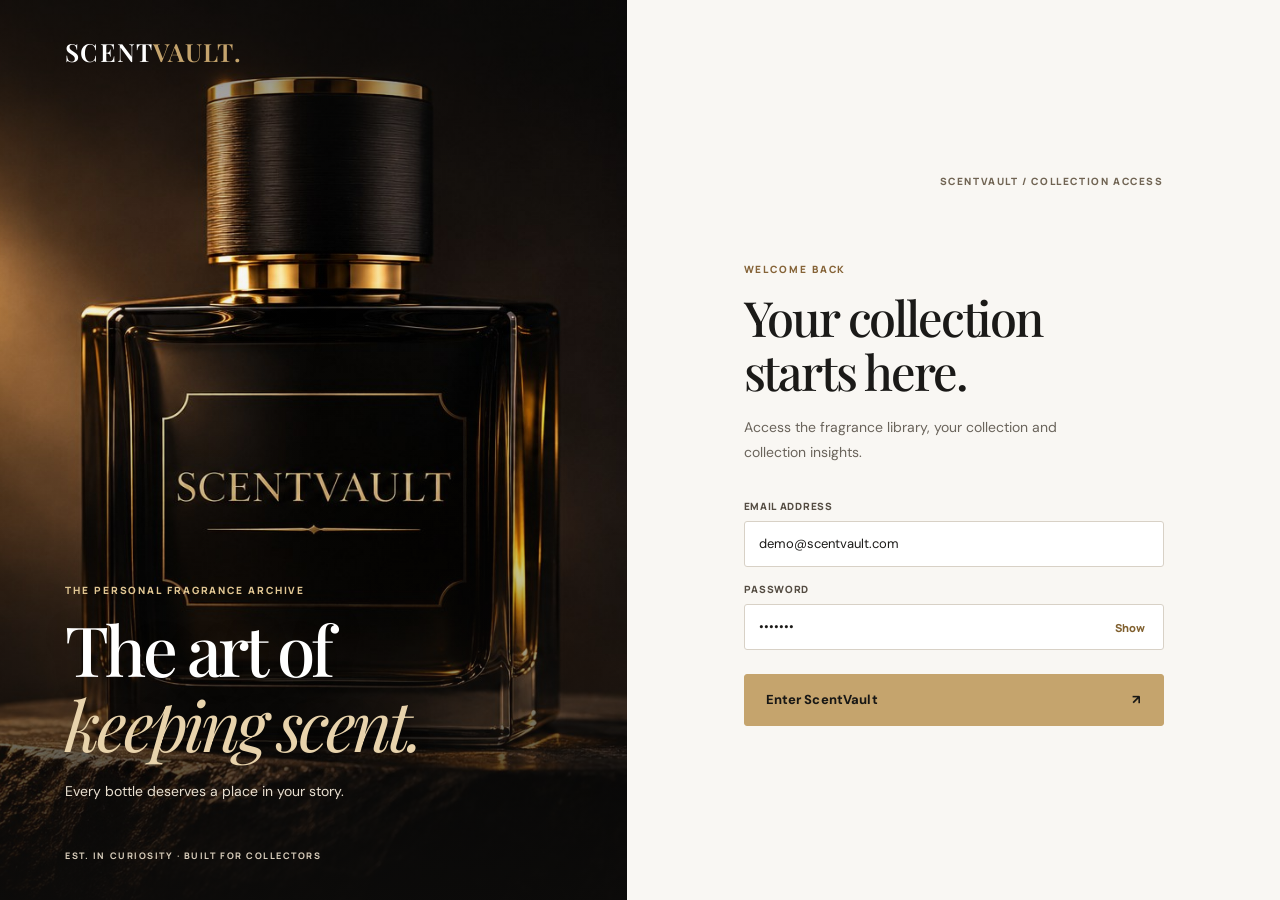
==== index.html @ b0b689ab "Fix GitHub Pages file structure." ====
<!doctype html>
<html lang="en">
<head>
  <meta charset="utf-8">
  <meta name="viewport" content="width=device-width, initial-scale=1">
  <meta name="description" content="Sign in to explore a curated fragrance collection, catalogue and analytics.">
  <meta name="theme-color" content="#1c1b19">
  <title>Sign In | ScentVault</title>
  <link rel="icon" type="image/svg+xml" href="assets/favicon.svg">
  <link rel="preconnect" href="https://fonts.googleapis.com">
  <link rel="preconnect" href="https://fonts.gstatic.com" crossorigin>
  <link href="https://fonts.googleapis.com/css2?family=DM+Sans:wght@400;500;600;700&family=Manrope:wght@400;500;600;700;800&family=Playfair+Display:wght@400;500;600;700&display=swap" rel="stylesheet">
  <!-- Bootstrap 5: responsive grid, forms, spacing and accessibility utilities. -->
  <link href="css/vendor/bootstrap.min.css" rel="stylesheet">
  <link href="css/style.css?v=2.0-refined" rel="stylesheet">
</head>
<body class="login-body">
  <main class="login-layout">
    <section class="login-visual" aria-labelledby="loginArtTitle">
      <img class="login-photograph" src="assets/images/scentvault-branded-bottle.jpg" alt="Black luxury fragrance bottle with the SCENTVAULT gold wordmark">
      <div class="visual-shade" aria-hidden="true"></div>
      <a class="brand brand-light login-brand" href="index.html">SCENT<span>VAULT</span><i>.</i></a>
      <div class="login-visual-copy">
        <p class="eyebrow light-label">THE PERSONAL FRAGRANCE ARCHIVE</p>
        <h1 id="loginArtTitle">The art of<br><em>keeping scent.</em></h1>
        <p>Every bottle deserves a place in your story.</p>
      </div>
      <span class="visual-footer">EST. IN CURIOSITY · BUILT FOR COLLECTORS</span>
    </section>
    <section class="login-form-panel" aria-labelledby="signInTitle">
      <div class="login-form-wrap">
        <span class="form-edition">SCENTVAULT / COLLECTION ACCESS</span>
        <p class="eyebrow">WELCOME BACK</p>
        <h2 id="signInTitle">Your collection<br>starts here.</h2>
        <p class="login-subtitle">Access the fragrance library, your collection and collection insights.</p>
        <div class="auth-message d-none" id="authToast" role="alert" aria-live="assertive"></div>
        <form id="loginForm" novalidate autocomplete="off">
          <div class="mb-3"><label class="form-label" for="loginEmail">Email address</label><input class="form-control lux-input" type="email" id="loginEmail" value="demo@scentvault.com" autocomplete="off" required></div>
          <div class="mb-4"><label class="form-label" for="loginPassword">Password</label><div class="password-field"><input class="form-control lux-input" type="password" id="loginPassword" value="demo123" autocomplete="off" required><button id="togglePassword" class="show-password" type="button" aria-pressed="false">Show</button></div></div>
          <button type="submit" class="btn btn-gold w-100 login-submit">Enter ScentVault <span aria-hidden="true">↗</span></button>
        </form>
      </div>
    </section>
  </main>
  <script src="js/auth.js?v=1.4"></script>
</body></html>
---- css/style.css ----
/* SCENTVAULT 1.3 — editorial interface built on Bootstrap 5.
   Design language: restrained ink, warm paper, brushed gold, strong typography.
   Desktop uses left-aligned directory navigation; mobile uses a reversible drawer.
   Breakpoints: 1200 (dense tables), 992 (sidebar), 680 (mobile cards). */
:root {
  --ink:#1b1a18; --ink-soft:#302b25; --paper:#f7f5f0; --surface:#fffefa;
  --gold:#c5a46d; --gold-dark:#856337; --gold-light:#ead8b4;
  --line:#e5e0d7; --muted:#706b62; --black:#171615;
  --serif:'Playfair Display',Georgia,serif;
  --sans:'DM Sans',Arial,sans-serif;
  --narrow:'Manrope','DM Sans',Arial,sans-serif;
  --sidebar:246px;
}
*,*::before,*::after {box-sizing:border-box}
html {scroll-behavior:smooth}
body {background:var(--paper);color:var(--ink);font:400 15px/1.6 var(--sans);margin:0;min-height:100vh}
::selection {background:#d6bc89;color:#161412}
h1,h2,h3,h4,p {margin-top:0}
h1,h2 {font-family:var(--serif);font-weight:500;letter-spacing:-.045em}
h3,h4 {font-family:var(--narrow);font-weight:750;letter-spacing:-.02em}
a {color:inherit;text-decoration:none}
a:hover {color:var(--gold-dark)}
button,input,select {font:inherit}
button {cursor:pointer}
img {max-width:100%}
:focus-visible {outline:3px solid var(--gold-dark)!important;outline-offset:3px}
.muted {color:var(--muted)!important}
.eyebrow {font:800 10px/1.5 var(--narrow);letter-spacing:.19em;color:var(--gold-dark);text-transform:uppercase;margin-bottom:13px}
.text-gold {color:var(--gold)}
.small {font-size:12px!important}
.brand {font:600 24px/1.1 var(--serif);letter-spacing:.045em;white-space:nowrap;color:var(--ink)}
.brand span,.brand i {color:var(--gold);font-style:normal}
.brand-light {color:#f9f5ea}
.btn-gold {background:var(--gold)!important;border:1px solid var(--gold)!important;color:#181715!important;border-radius:3px;padding:13px 21px;font-weight:800;font-size:13px;letter-spacing:.01em;transition:background .2s,transform .2s}
.btn-gold:hover {background:#dfc38e!important;transform:translateY(-1px)}
.btn-gold span {margin-left:18px}
.lux-input,.form-control,.form-select {background:#fff!important;border:1px solid #d8d1c6!important;border-radius:3px!important;color:var(--ink)!important;padding:12px 14px!important;font-size:13px!important;min-height:46px;box-shadow:none!important}
.lux-input::placeholder {color:#9b9489}
.lux-input:focus,.form-control:focus,.form-select:focus {border-color:var(--gold-dark)!important;box-shadow:0 0 0 3px rgba(197,164,109,.22)!important}
.form-label {font:800 10px/1.3 var(--narrow);color:#544c42;letter-spacing:.07em;display:block;margin-bottom:8px;text-transform:uppercase}
.text-link {font:750 12px/1.2 var(--narrow);color:var(--gold-dark)}
.text-link:hover {text-decoration:underline;color:#5d441f}

/* ---- Login: restrained editorial split; local original product photography ---- */
.login-body {background:var(--paper)}
.login-layout {display:grid;grid-template-columns:49% 51%;min-height:100dvh}
.login-visual {position:relative;background:#171512;color:#fff;min-height:680px;isolation:isolate;overflow:hidden;display:flex;justify-content:space-between;flex-direction:column;padding:38px clamp(28px,5.1vw,80px)}
.login-photograph {position:absolute;inset:0;width:100%;height:100%;object-fit:cover;object-position:49% 51%;z-index:-2}
.visual-shade {position:absolute;inset:0;z-index:-1;background:linear-gradient(180deg,rgba(12,11,10,.58),rgba(12,11,10,.02) 29%,rgba(12,11,10,.2) 62%,rgba(12,11,10,.94) 100%)}
.login-brand {font-size:25px;color:#fff;align-self:flex-start}
.login-brand:hover {color:#fff}
.login-visual-copy {max-width:540px;margin-top:auto;padding-top:330px}
.login-visual-copy .light-label {color:#e1c794}
.login-visual-copy h1 {font-size:clamp(43px,5.4vw,76px);line-height:1.08;letter-spacing:-.056em;margin-bottom:19px;text-shadow:0 3px 26px rgba(0,0,0,.25)}
.login-visual-copy h1 em {font-weight:400;color:#e8d3ac}
.login-visual-copy p:last-child {color:#e9e0d1;font-size:14px;margin:0}
.visual-footer {color:#d8cdbb;font:750 9px var(--narrow);letter-spacing:.17em;margin-top:47px}
.login-form-panel {display:flex;align-items:center;justify-content:center;padding:65px clamp(26px,7vw,110px);background:#f9f7f3}
.login-form-wrap {width:100%;max-width:420px}
.form-edition {display:block;text-align:right;font:800 10px var(--narrow);letter-spacing:.16em;color:#706453;margin-bottom:74px}
.login-form-wrap h2 {font-size:clamp(38px,3.8vw,60px);line-height:1.12;margin-bottom:16px}
.login-subtitle {color:#6a645b;line-height:1.8;max-width:330px;margin-bottom:35px;font-size:14px}
.password-field {position:relative}
.password-field input {padding-right:74px!important}
.show-password {border:0;background:transparent;color:#80602f;font:800 11px var(--narrow);position:absolute;right:13px;top:50%;transform:translateY(-50%)}
.login-submit {min-height:52px;margin-top:3px;display:flex;align-items:center;justify-content:space-between}
.auth-message {background:#fff0ec;border:1px solid #e6b4a6;color:#8b3125;padding:12px 14px;border-radius:4px;margin:0 0 19px;font-size:13px}

/* ---- Site shell with fixed left directory and accessible mobile drawer ---- */
.site-sidebar {position:fixed;top:0;left:0;bottom:0;width:var(--sidebar);background:var(--ink);color:#f7f2e7;z-index:90;display:flex;flex-direction:column;justify-content:space-between;padding:36px 23px 26px;border-right:1px solid #3f382e}
.sidebar-brand {display:block;font-size:21px;letter-spacing:0;color:#fff;margin-left:7px}
.sidebar-brand:hover {color:#fff}
.sidebar-divider {height:1px;background:#3d352a;margin:43px 7px 26px}
.side-kicker {font:800 9px var(--narrow);color:#958777;letter-spacing:.19em;margin:0 14px 18px}
.side-navigation {display:grid;gap:4px}
.side-link {display:flex;align-items:center;min-height:52px;gap:16px;color:#d4cbc0;padding:12px 14px;border-radius:2px;font:600 13px var(--sans);position:relative;transition:background .15s,color .15s}
.side-link:hover {background:#2b2824;color:#fff}
.side-link.active {color:#f3d6a0;background:#312c25}
.nav-index {font:750 10px var(--narrow);color:#a99981;letter-spacing:.08em}
.side-link.active .nav-index {color:#d6b473}
.active-rule {margin-left:auto;height:17px;width:2px;background:var(--gold)}
.sidebar-bottom {display:flex;align-items:center;gap:10px;border-top:1px solid #42392e;padding:24px 3px 0}
.side-monogram {width:33px;height:33px;display:grid;place-items:center;flex-shrink:0;background:#56442f;color:#efd29d;font:500 19px var(--serif)}
.sidebar-profile {min-width:0;display:grid;line-height:1.5}
.sidebar-profile strong {font:650 11px var(--narrow);white-space:nowrap}
.sidebar-profile small {font-size:10px;color:#a69b8c;white-space:nowrap}
.sidebar-exit {margin-left:auto;color:#e1c28c;font-size:18px}
.mobile-topbar {display:none}
.sidebar-backdrop[hidden] {display:none!important}
.skip-link {position:fixed;top:-80px;left:20px;background:#fff;border:2px solid var(--gold-dark);padding:12px;z-index:300}
.skip-link:focus {top:12px}
.site-main {margin-left:var(--sidebar);padding:34px clamp(26px,4vw,68px) 40px;min-height:calc(100vh - 70px);max-width:none}
.site-main>section,.site-main>header,.site-main>.topline,.site-main>.tab-bar,.site-main>.list-meta,.site-main>.directory-header,.site-main>.directory-filter,.site-main>.brand-list,.site-main>#collectionResults,.site-main>#collectionPagination,.site-main>.section-footnote {max-width:1440px}
.topline {display:flex;justify-content:space-between;align-items:center;border-bottom:1px solid #ddd7cd;padding-bottom:22px;margin-bottom:26px;gap:12px;font:800 10px var(--narrow);letter-spacing:.12em;color:#867c6f}
.topline-right {color:#70675b}
.sv-footer {margin-left:var(--sidebar);padding:24px clamp(26px,4vw,68px);display:flex;justify-content:space-between;gap:18px;flex-wrap:wrap;color:#7a7166;border-top:1px solid var(--line);font:700 10px var(--narrow);letter-spacing:.09em}
.sv-footer a {color:#826135}

/* ---- Pages / editorial hierarchy ---- */
.page-intro {padding:18px 0 20px;max-width:850px!important}
.page-intro h1 {font-size:clamp(43px,5vw,77px);line-height:1.12;margin-bottom:17px}
.page-intro p:last-child {font-size:14px;line-height:1.8;max-width:630px}
.heading-dot {color:var(--gold)}
.section-space {margin:44px 0 0}
.section-heading {display:flex;align-items:flex-end;justify-content:space-between;gap:22px;margin-bottom:22px}
.section-heading h2 {font-size:clamp(27px,2.8vw,42px);line-height:1.2;margin:0 0 8px}
.section-heading .muted {margin-bottom:0;font-size:13px}
.section-heading.compact {align-items:center;margin-bottom:16px}
.section-heading.compact h3 {font-size:17px;margin:0}
.data-tag {border:1px solid #d6c5a5;background:#f3ead9;padding:8px 11px;border-radius:2px;font:800 10px var(--narrow);letter-spacing:.11em;color:#856334;white-space:nowrap}
.surface-card {background:var(--surface);border:1px solid var(--line);padding:27px;border-radius:3px}

/* ---- Dashboard hero and KPIs ---- */
.hero-lux {position:relative;display:flex;align-items:center;min-height:397px;overflow:hidden;background:var(--black);color:#fff;isolation:isolate;border-radius:3px}
.hero-copy {padding:47px clamp(31px,5vw,64px);position:relative;z-index:2;width:65%}
.hero-copy h1 {font-size:clamp(39px,4vw,66px);line-height:1.1;margin-bottom:17px}
.hero-copy h1 em {font-weight:400;color:#ddbf86}
.hero-copy>p:not(.eyebrow) {color:#d5cdbf;font-size:13px;line-height:1.8;max-width:340px;margin-bottom:22px}
.hero-photo {position:absolute;inset:0 0 0 auto;width:49%;height:100%;object-fit:cover;object-position:49% 43%;z-index:0;opacity:.82}
.hero-lux::after {content:"";position:absolute;inset:0;background:linear-gradient(90deg,#171615 29%,rgba(23,22,21,.93) 53%,rgba(23,22,21,.18) 100%);z-index:1}
.hero-caption {position:absolute;right:22px;bottom:17px;color:#ddcaa9;font:800 9px var(--narrow);letter-spacing:.13em;z-index:2}
.catalogue-overview-strip {background:#eae0cf;display:flex;align-items:center;gap:17px;padding:17px 20px;border-left:3px solid var(--gold-dark);margin-top:14px;flex-wrap:wrap}
.catalogue-overview-strip span {font:850 9px var(--narrow);letter-spacing:.15em;color:#785d3c}
.catalogue-overview-strip strong {font:750 13px var(--narrow);color:#31291f;flex:1}
.catalogue-overview-strip a {font:800 11px var(--narrow);color:#6c4c25}
.kpi-grid {display:grid;grid-template-columns:repeat(4,minmax(0,1fr));border:1px solid var(--line);background:var(--surface);overflow:hidden;border-radius:3px}
.kpi-card {display:flex;flex-direction:column;padding:22px 22px 24px;min-height:125px;position:relative;border-right:1px solid var(--line);border-bottom:1px solid var(--line)}
.kpi-card:nth-child(4n) {border-right:0}
.kpi-card:nth-child(n+5) {border-bottom:0}
.kpi-card.kpi-dark {background:var(--ink);color:#fff}
.kpi-label {font:750 11px var(--narrow);color:#777066;padding-right:25px;margin-bottom:16px}
.kpi-value {font:700 clamp(18px,1.8vw,28px) var(--narrow);letter-spacing:-.035em;white-space:nowrap}
.kpi-icon {position:absolute;right:17px;top:19px;font:750 10px var(--narrow);color:#b7a58e}
.kpi-dark .kpi-label {color:#c5b7a3}
.kpi-dark .kpi-value {color:#f4e8d4}
.chart-panel {height:100%;min-height:380px}
.panel-heading>span {color:#a2814c;font:800 9px var(--narrow);letter-spacing:.13em}
.chart-panel h3 {font-size:18px;margin:11px 0 3px}
.chart-panel .muted {font-size:12px}
.chart-wrap {position:relative;height:265px;margin-top:22px}
.chart-empty {text-align:center;padding:25px;color:#6f675e}
.activity-panel {height:100%}
.recent-row {display:flex;align-items:center;gap:14px;padding:13px 0;border-bottom:1px solid #eee9e1}
.recent-row:last-child {border-bottom:0}
.tiny-bottle {display:grid;place-items:center;background:#eee5d6;color:#886a3a;min-width:40px;height:40px;font:24px var(--serif)}
.recent-row>div {min-width:0;flex:1;line-height:1.5}
.recent-row strong {font-size:12px;display:block;line-height:1.55}
.recent-row small {font-size:11px;color:#877d70;display:block}
.recent-price {font:750 12px var(--narrow);white-space:nowrap}
.priority-row {display:grid;grid-template-columns:1fr auto;gap:8px;padding:17px 0 5px;font-size:12px;font-weight:600}
.priority-row>span:nth-child(2) {color:#7a7060}
.priority-track {grid-column:1/-1;height:5px;background:#eee5d7;border-radius:8px;overflow:hidden}
.priority-fill {height:100%;background:#be9557;display:block}
.priority-fill.medium {background:#383430}
.priority-fill.low {background:#b7aa9a}

/* ---- Collection: restrained specimen cards, not repeated stock bottles ---- */
.tab-bar {display:flex;gap:0;border-bottom:1px solid #d8d0c3;margin:17px 0 17px;flex-wrap:wrap}
.tab-button {appearance:none;border:0;border-bottom:3px solid transparent;background:transparent;color:#706b63;padding:14px 22px;font:750 13px var(--narrow);margin-bottom:-1px}
.tab-button:first-child {padding-left:0}
.tab-button.active {color:var(--ink);border-color:var(--gold-dark)}
.tab-count {font-size:10px;color:#977c56;margin-left:5px}
.collection-tools {display:flex;align-items:flex-end;gap:10px;flex-wrap:wrap;padding:19px;margin-bottom:12px}
.tool-primary {flex:1 1 245px}
.tool-control {flex:1 1 145px}
.tool-last {display:flex;align-items:center;gap:10px;flex:0 0 auto;justify-content:space-between}
.filter-reset {border:1px solid #d6cdbf;border-radius:3px;color:#775733;background:#fff;padding:12px;font:800 11px var(--narrow);white-space:nowrap;height:46px}
.filter-reset:hover {background:#eee2cd}
.view-switch {display:inline-flex;border:1px solid #d6cdbf;background:#fff}
.view-switch button {background:transparent;border:0;color:#766e62;height:44px;width:39px;font-size:19px;line-height:1}
.view-switch button.active {background:var(--ink);color:#e8c88c}
.list-meta {display:flex;justify-content:space-between;gap:12px;flex-wrap:wrap;align-items:center;margin-bottom:17px}
.list-meta p {margin:0}
.list-meta span {color:#999081;font:800 9px var(--narrow);letter-spacing:.14em}
.perfume-grid {display:grid;grid-template-columns:repeat(3,minmax(0,1fr));gap:16px}
.perfume-card {display:flex;flex-direction:column;text-align:left;border:1px solid var(--line);background:#fffefa;border-radius:3px;padding:0;color:var(--ink);width:100%;min-width:0;transition:transform .2s,border-color .2s}
.perfume-card:hover {border-color:#af8b53;transform:translateY(-2px)}
.perfume-photo {position:relative;height:176px;display:flex;flex-direction:column;justify-content:space-between;overflow:hidden;padding:17px;background:#e8e0d3;color:#372f26}
.perfume-card:nth-child(4n+2) .perfume-photo {background:#d9d1c5}
.perfume-card:nth-child(4n+3) .perfume-photo {background:#eee8dc}
.perfume-card:nth-child(4n) .perfume-photo {background:#dcd0ba}
.specimen-overline {font:850 9px var(--narrow);letter-spacing:.15em;color:#7a6c58}
.specimen-monogram {font:500 99px/1 var(--serif);color:rgba(93,71,43,.27);letter-spacing:-.08em;text-align:right;position:absolute;bottom:-19px;right:23px}
.specimen-family {font:800 9px var(--narrow);letter-spacing:.08em;text-transform:uppercase;color:#6c5a46;position:relative}
.perfume-info {display:flex;flex-direction:column;padding:19px 20px 20px;flex:1}
.perfume-info .eyebrow {font-size:9px;margin:0 0 7px}
.perfume-info h3 {font:650 19px/1.35 var(--serif);margin:0 0 9px;min-height:52px;letter-spacing:-.028em}
.perfume-info p {font-size:11px;color:#756d61;margin:0 0 7px}
.perfume-info p.variant-line {color:#886b40;margin-bottom:16px}
.perfume-info>strong {font:800 16px var(--narrow);margin-top:auto}
.personal-stars {font-size:12px;color:#a67a30;letter-spacing:1px;margin-top:7px}
.provisional-label {margin-top:7px;font:750 9px var(--narrow);color:#856839;text-transform:uppercase;letter-spacing:.07em}
.table-scroll {overflow-x:auto}
.sv-table {border-collapse:collapse;width:100%;min-width:675px;font-size:12px}
.sv-table th {padding:15px 14px;background:#ede6dc;text-align:left;border-bottom:1px solid #d8cbb8;color:#615342;font:850 10px var(--narrow);letter-spacing:.08em;text-transform:uppercase;white-space:nowrap}
.sv-table td {padding:15px 14px;border-bottom:1px solid var(--line);vertical-align:middle;color:#39332c}
.sv-table tr:hover td {background:#f9f1e6}
.sv-table strong {font-size:12px}
.table-action {border:0;background:none;color:#866237;font:750 12px var(--narrow);white-space:nowrap}
.table-action:hover {text-decoration:underline}
.empty-list {padding:60px 25px;text-align:center}
.empty-list h3 {font-family:var(--serif);font-size:26px}
.catalogue-pagination {display:flex;justify-content:center;align-items:center;gap:20px;margin:25px 0;font-size:12px;color:#73695c;flex-wrap:wrap}
.pagination-buttons {display:flex;gap:8px}
.pagination-buttons button {border:1px solid #d9c7a9;padding:9px 14px;border-radius:2px;background:var(--surface);font:750 11px var(--narrow)}
.pagination-buttons button:disabled {opacity:.4;cursor:not-allowed}
.section-footnote {font-size:11px;line-height:1.75;color:#6a6055;margin-top:35px}
/* Native dialog supports Escape, backdrop click and keyboard focus. */
.detail-dialog {border:1px solid #d5c5af;padding:0;max-width:min(540px,calc(100vw - 30px));width:100%;max-height:min(90vh,850px);border-radius:3px;background:#fffdf9;color:#211e19;box-shadow:0 35px 130px rgba(15,13,9,.33)}
.detail-dialog::backdrop {background:rgba(9,8,7,.7)}
.detail-dialog-inner {padding:34px;position:relative}
.dialog-close {position:absolute;right:17px;top:15px;border:0;background:#eee5d6;width:37px;height:37px;border-radius:2px;font-size:21px;color:#6a5131}
.detail-specimen {margin:18px 0 24px;height:120px;background:#27231e;color:#edce92;padding:20px;display:flex;flex-direction:column;justify-content:space-between}
.detail-specimen span {font:800 9px var(--narrow);letter-spacing:.17em}
.detail-specimen strong {font:500 29px var(--serif)}
.detail-dialog h2 {font-size:35px;line-height:1.15;margin:0 30px 8px 0}
.detail-price {font:800 23px var(--narrow);color:#805b2a;margin:17px 0}
.detail-data {display:grid;grid-template-columns:repeat(2,minmax(0,1fr));gap:8px;margin:16px 0}
.detail-data div {display:flex;flex-direction:column;border:1px solid var(--line);padding:12px;min-width:0}
.detail-data strong {font:800 9px var(--narrow);letter-spacing:.07em;color:#766852;text-transform:uppercase;margin-bottom:6px}
.detail-data span {font-size:12px;overflow-wrap:anywhere}

/* ---- Brand directory: row-led typographic index instead of generic cards ---- */
.directory-intro {background:var(--ink);color:#fff;display:grid;grid-template-columns:repeat(3,minmax(0,1fr));padding:25px 32px;gap:20px;margin:6px 0 24px}
.directory-intro>div {display:flex;align-items:baseline;gap:14px}
.directory-intro strong {font:500 38px var(--serif);color:#e6ca95}
.directory-intro span {font:800 10px var(--narrow);letter-spacing:.13em;color:#eee1cb}
.directory-filter {display:grid;grid-template-columns:2fr 1fr;gap:14px;margin:0 0 36px}
.directory-header {display:flex;justify-content:space-between;align-items:baseline;border-bottom:2px solid #2a251e;padding-bottom:13px;margin-bottom:0}
.directory-header h2 {font-size:25px;margin:0}
.directory-header p {margin:0}
.brand-list {display:grid}
.brand-row {display:grid;grid-template-columns:50px minmax(0,1fr) 175px;gap:17px;padding:28px 6px 27px 0;border-bottom:1px solid #ded6c9;align-items:start}
.brand-row-index {color:#9c855c;font:700 13px var(--narrow);padding-top:9px}
.brand-row-main .eyebrow {margin-bottom:8px;font-size:9px}
.brand-row-main h3 {font:500 clamp(24px,2.7vw,36px)/1.2 var(--serif);letter-spacing:-.045em;margin-bottom:14px}
.brand-perfumes {display:flex;flex-wrap:wrap;gap:5px 13px;max-width:730px}
.brand-perfumes span {font-size:12px;color:#7d756a}
.brand-perfumes span:not(:last-child)::after {content:' ·';color:#bf995f;margin-left:8px}
.brand-row-meta {display:flex;align-items:flex-end;flex-direction:column;gap:7px;text-align:right}
.brand-row-meta>span {color:#958572;font:800 9px var(--narrow);letter-spacing:.08em}
.brand-row-meta strong {font:750 23px var(--narrow)}
.brand-row-meta small {font-size:11px;color:#8b7d69}
.brand-row-meta a {font:800 12px var(--narrow);color:#825c2d;margin-top:5px}
.brand-row-meta a:hover {text-decoration:underline}

/* ---- Seven purposeful analytics charts + two distinct tables ---- */
.analytics-summary {display:grid;grid-template-columns:repeat(4,minmax(0,1fr));gap:0;background:#fffefa;border:1px solid var(--line)}
.analytics-mini-stat {padding:24px;border-right:1px solid var(--line);display:flex;flex-direction:column;gap:9px}
.analytics-mini-stat:last-child {border-right:0}
.analytics-mini-stat span {font:750 11px var(--narrow);color:#777063}
.analytics-mini-stat strong {font:750 31px var(--narrow);letter-spacing:-.04em}
.chart-grid {display:grid;grid-template-columns:repeat(2,minmax(0,1fr));gap:16px}
.analytics-chart-grid .chart-panel-wide {grid-column:1/-1}
.analytics-chart-grid .chart-panel {min-height:365px}
.analytics-chart-grid .chart-wrap {height:250px}

@media(max-width:1199px){
  .site-main {padding-left:32px;padding-right:32px}
  .hero-copy {width:74%}
  .kpi-grid {grid-template-columns:repeat(2,minmax(0,1fr))}
  .kpi-card:nth-child(4n) {border-right:1px solid var(--line)}
  .kpi-card:nth-child(2n) {border-right:0}
  .kpi-card:nth-child(n+5) {border-bottom:1px solid var(--line)}
  .kpi-card:nth-child(n+7) {border-bottom:0}
  .perfume-grid {grid-template-columns:repeat(2,minmax(0,1fr))}
}
@media(max-width:991px){
  .site-main,.sv-footer {margin-left:0}
  .site-main {padding:29px 23px 40px}
  .mobile-topbar {display:flex;align-items:center;justify-content:space-between;background:#1b1a18;color:#fff;height:70px;padding:0 23px;position:relative;z-index:80}
  .mobile-topbar .brand {font-size:22px;color:#fff}
  .menu-toggle {border:1px solid #66563c;background:#2b2823;color:#f5d9a0;padding:7px 13px;font:750 12px var(--narrow)}
  .site-sidebar {transform:translateX(-105%);transition:transform .25s;z-index:120;box-shadow:12px 0 40px rgba(0,0,0,.18)}
  .site-sidebar.open {transform:translateX(0)}
  .sidebar-backdrop:not([hidden]) {display:block;position:fixed;inset:0;background:#100f0dc4;z-index:100}
  .login-layout {grid-template-columns:47% 53%}
  .login-visual {padding:27px}
  .form-edition {margin-bottom:40px}
  .login-form-panel {padding:45px 34px}
  .login-visual-copy h1 {font-size:clamp(40px,5.1vw,60px)}
}
@media(max-width:680px){
  .login-layout {display:flex;flex-direction:column}
  .login-visual {min-height:405px;padding:25px;}
  .login-photograph {object-position:50% 47%}
  .login-brand {font-size:22px}
  .login-visual-copy {padding-top:120px}
  .login-visual-copy h1 {font-size:39px}
  .visual-footer {font-size:8px;margin-top:15px}
  .login-form-panel {padding:37px 25px 54px}
  .form-edition {display:none}
  .login-form-wrap h2 {font-size:40px}
  .site-main {padding:23px 17px 36px}
  .topline {margin-bottom:18px;padding-bottom:16px}
  .topline-right {display:none}
  .hero-lux {min-height:390px;align-items:flex-end}
  .hero-photo {width:100%;height:100%;object-position:50% 32%;opacity:.64}
  .hero-lux::after {background:linear-gradient(0deg,#171615 10%,rgba(23,22,21,.9) 31%,rgba(23,22,21,.07) 100%)}
  .hero-copy {width:100%;padding:30px 25px 40px}
  .hero-copy h1 {font-size:38px}
  .hero-copy>p:not(.eyebrow) {font-size:12px;margin-bottom:13px}
  .hero-caption {display:none}
  .catalogue-overview-strip {gap:9px;padding:15px}
  .catalogue-overview-strip strong {flex:1 0 100%}
  .section-space {margin-top:34px}
  .section-heading {align-items:start;flex-direction:column;gap:8px}
  .section-heading.compact {flex-direction:row;align-items:center}
  .section-heading h2 {font-size:31px}
  .kpi-card {min-height:105px;padding:16px 13px}
  .kpi-label {font-size:10px}
  .kpi-value {font-size:18px}
  .kpi-icon {right:10px;top:14px}
  .chart-grid {grid-template-columns:1fr}
  .analytics-chart-grid .chart-panel-wide {grid-column:auto}
  .analytics-summary {grid-template-columns:repeat(2,minmax(0,1fr))}
  .analytics-mini-stat {padding:17px}
  .analytics-mini-stat:nth-child(2) {border-right:0}
  .analytics-mini-stat:nth-child(-n+2) {border-bottom:1px solid var(--line)}
  .analytics-mini-stat strong {font-size:25px}
  .page-intro h1 {font-size:43px}
  .page-intro p:last-child {font-size:13px}
  .tab-button {font-size:11px;padding:14px 10px}
  .tab-count {font-size:9px;margin-left:2px}
  .collection-tools {padding:13px}
  .tool-primary {flex-basis:100%}
  .tool-control {flex:1 1 calc(50% - 8px)}
  .tool-last {flex:1 1 100%}
  .perfume-grid {grid-template-columns:repeat(2,minmax(0,1fr));gap:9px}
  .perfume-photo {height:145px;padding:12px}
  .specimen-monogram {font-size:78px;right:15px}
  .perfume-info {padding:13px}
  .perfume-info h3 {font-size:15px;min-height:40px}
  .perfume-info p {font-size:10px}
  .perfume-info>strong {font-size:13px}
  .directory-intro {padding:18px;gap:10px}
  .directory-intro>div {flex-direction:column;gap:2px}
  .directory-intro strong {font-size:31px}
  .directory-intro span {font-size:8px}
  .directory-filter {grid-template-columns:1fr;gap:10px}
  .brand-row {grid-template-columns:30px minmax(0,1fr);gap:10px 9px}
  .brand-row-meta {grid-column:2;align-items:flex-start;text-align:left;margin-top:5px}
  .brand-row-main h3 {font-size:25px}
  .brand-perfumes {gap:2px 6px}
  .brand-perfumes span {font-size:11px}
  .brand-perfumes span:not(:last-child)::after {margin-left:3px}
  .sv-footer {padding:22px 17px;font-size:9px}
  .detail-dialog-inner {padding:24px}
}
@media(max-width:380px){
  .perfume-grid {grid-template-columns:1fr}
  .perfume-photo {height:155px}
  .tab-button {padding:12px 7px}
  .hero-copy h1 {font-size:33px}
}
@media(prefers-reduced-motion:reduce){*,*::before,*::after{scroll-behavior:auto!important;transition:none!important;animation:none!important}}

/* --- ScentVault 1.4: interactive information architecture --- */
.side-group {position:relative}
.side-group-heading {display:flex;align-items:center;position:relative}
.side-group-heading .side-parent {flex:1;min-width:0;padding-right:3px}
.side-expand {width:32px;height:39px;border:0;background:transparent;color:#d6b87c;display:grid;place-items:center;font-size:20px;flex:0 0 auto;transition:transform .18s}
.side-expand:hover,.side-expand:focus-visible {background:#38322a}
.side-group.expanded .side-expand span {transform:rotate(180deg)}
.side-group.group-active>.side-group-heading {background:#312c25}
.side-submenu {padding:0 6px 8px 25px;border-left:1px solid #6d5536;margin:2px 0 8px 23px;display:grid;gap:3px}
.side-submenu[hidden] {display:none!important}
.side-submenu a {padding:9px 9px 9px 11px;display:flex;justify-content:space-between;gap:7px;align-items:center;font:600 12px var(--sans);color:#cfc6b7;border-radius:2px;transition:background .2s}
.side-submenu a small {color:#ae9b80;font:700 10px var(--narrow)}
.side-submenu a:hover,.side-submenu a.sub-active {background:#373025;color:#f4d7a1}
.extra-nav-title {display:block;margin:27px 14px 10px}
.site-sidebar {overflow-y:auto;scrollbar-width:thin;scrollbar-color:#524636 #1b1a18}
.sidebar-divider {margin-bottom:25px}
.sv-notice {position:fixed;bottom:25px;right:25px;max-width:min(390px,calc(100vw - 32px));background:#24211c;color:#fff5e2;padding:13px 18px;border-left:3px solid var(--gold);box-shadow:0 14px 40px rgba(0,0,0,.23);z-index:200;transform:translateY(130px);opacity:0;pointer-events:none;transition:transform .22s,opacity .22s;font:650 12px/1.5 var(--sans)}
.sv-notice.shown {transform:translateY(0);opacity:1}
.btn-outline-ink {border:1px solid #bba37f!important;background:transparent!important;color:#5b4324!important;border-radius:3px;padding:12px 18px;font:800 12px var(--narrow);transition:background .16s,color .16s}
.btn-outline-ink:hover {background:#f0e4d1!important;color:#241d15!important}
.btn-danger-outline {border:1px solid #d4afa6!important;background:transparent!important;color:#9d3d2d!important;border-radius:3px;padding:12px 18px;font:800 12px var(--narrow)}
.btn-danger-outline:hover {background:#f9ebe6!important}
.collection-action-bar {display:flex;justify-content:space-between;align-items:center;gap:16px;flex-wrap:wrap;margin:8px 0 16px}
.collection-action-bar>div:first-child {display:flex;gap:14px;align-items:center;flex-wrap:wrap}
.collection-action-bar .muted {margin:0}
.collection-action-buttons {display:flex;gap:8px;flex-wrap:wrap}
.collection-action-buttons .btn {font-size:11px;padding:11px 14px}
.form-field {margin-bottom:17px}
.form-field .form-label {margin-bottom:7px}
.form-grid-2 {display:grid;grid-template-columns:repeat(2,minmax(0,1fr));gap:15px}
.check-label {display:flex;align-items:center;gap:11px;margin:6px 0 18px;font:600 12px var(--sans);color:#5f554a}
.check-label input {accent-color:#a67938;width:17px;height:17px}
.edit-dialog {max-width:min(590px,calc(100vw - 30px))}
.edit-dialog .detail-dialog-inner {padding:34px}
.edit-dialog h2 {font:500 30px var(--serif);margin-bottom:9px}
.edit-dialog .auth-message {margin-bottom:15px}
.modal-actions {display:flex;justify-content:flex-end;gap:10px;flex-wrap:wrap;margin-top:12px}
.detail-actions {display:flex;flex-wrap:wrap;gap:8px;margin-top:25px}
.detail-actions .btn {font-size:11px;padding:10px 12px}
.compare-toolbar {display:flex;justify-content:space-between;align-items:center;gap:15px;flex-wrap:wrap;margin-bottom:14px;padding:11px 0}
.compare-toolbar p {margin:0;max-width:600px}
.compare-toolbar button:disabled {opacity:.5;cursor:not-allowed}
.compare-dialog {max-width:min(850px,calc(100vw - 20px))}
.compare-dialog .sv-table {min-width:550px}
.brand-selected {background:#f7ecd7}
.compare-check {display:flex;align-items:center;gap:8px;color:#5a4933;font:750 11px var(--narrow);cursor:pointer}
.compare-check input {accent-color:#9f783b;width:16px;height:16px}
.recent-row {transition:background .15s;color:inherit}
.recent-row:hover {background:#faf1e4;color:#7a542b}
.finder-panel {background:#211e1a;color:#f6f0e7;padding:37px clamp(24px,4vw,56px);display:grid;grid-template-columns:minmax(0,1fr) minmax(225px,330px);gap:25px 35px;position:relative;overflow:hidden}
.finder-panel::after {content:'S';position:absolute;right:-8px;top:-75px;font:320px/1 var(--serif);color:rgba(230,197,140,.035);pointer-events:none}
.finder-heading,.finder-form,.finder-results {position:relative;z-index:1}
.finder-heading h2 {font-size:clamp(27px,3.5vw,48px);line-height:1.2}
.finder-heading h2 em {font-weight:400;color:#e0c088}
.finder-heading>p:last-child {color:#d3c8b7;max-width:520px;font-size:13px;line-height:1.9}
.finder-form {display:flex;flex-direction:column;gap:11px}
.finder-form label {font:800 10px var(--narrow);letter-spacing:.12em;color:#d8bd8b}
.finder-form .btn {margin-top:8px}
.finder-results {grid-column:1/-1;border-top:1px solid #514737;padding-top:20px}
.finder-count {font:750 10px var(--narrow);letter-spacing:.12em;color:#cdb38a;text-transform:uppercase}
.finder-matches {display:grid;grid-template-columns:repeat(3,minmax(0,1fr));gap:8px}
.finder-matches a {background:#302a23;border:1px solid #524536;padding:13px;display:grid;gap:2px;position:relative;transition:border-color .2s,transform .2s}
.finder-matches a:hover {border-color:#d9b56e;color:#fff;transform:translateY(-2px)}
.finder-matches span {font:850 9px var(--narrow);text-transform:uppercase;letter-spacing:.1em;color:#c5a46d}
.finder-matches strong {font:500 18px var(--serif);color:#fff2dc;padding-right:14px}
.finder-matches small {font-size:10px;color:#d3c4b0}
.finder-matches b {position:absolute;right:12px;top:12px;color:#e6cb94}
/* Interactive analytics: deliberate, data-first visual grouping. */
.insight-controls {display:inline-flex;border:1px solid #d6cdbf;margin:3px 0 6px;background:#fffdf8;flex-wrap:wrap}
.insight-tab {border:0;border-right:1px solid #d6cdbf;background:transparent;color:#5f594d;padding:12px 17px;font:750 12px var(--narrow)}
.insight-tab:last-child {border-right:0}
.insight-tab.active,.insight-tab:hover {background:var(--ink);color:#f2d49a}
.insight-hint {color:#746a5b;font-size:12px;margin:8px 0 18px}
.advanced-chart-grid .chart-panel-wide {grid-column:1/-1}
.advanced-chart-grid .chart-panel {min-height:370px}
.advanced-chart-grid .chart-wrap {height:260px}
.insight-bottom {display:grid;grid-template-columns:repeat(2,minmax(0,1fr));gap:16px;margin-top:16px}
.insight-bottom h3 {font:600 22px/1.3 var(--serif);margin-bottom:9px}
.budget-label {display:flex;justify-content:space-between;gap:12px;margin:24px 0 7px;font-size:13px;color:#4c4237}
.budget-label strong {font:800 18px var(--narrow);color:#866030}
.form-range {width:100%;accent-color:#b68b4a;cursor:pointer}
.budget-track,.coverage-track {height:7px;background:#eae1d4;border-radius:12px;overflow:hidden}
.budget-track span,.coverage-track span {height:100%;background:#b28a4e;display:block;transition:width .18s}
.budget-data {display:grid;gap:0;margin-top:17px}
.budget-data>div {display:flex;justify-content:space-between;gap:12px;border-bottom:1px solid #ece6dd;padding:13px 0;font-size:12px}
.budget-data span {color:#71685d}.budget-data strong {text-align:right;color:#2f281e}
.coverage-row {margin:24px 0}
.coverage-row>div:first-child {display:flex;justify-content:space-between;gap:10px;margin-bottom:12px;align-items:center;font-size:12px;color:#65584b}
.coverage-row strong {font:750 17px var(--narrow);color:#221e19}
.coverage-row small {font-size:11px;color:#977d53;font-weight:600}
/* About page: editorial story and purposeful accordions. */
.about-intro h1 em,.contact-layout h2 em,.page-intro h1 em {font-weight:400;color:#9b7440}
.about-editorial {display:grid;grid-template-columns:minmax(230px,.85fr) minmax(0,1fr);align-items:stretch;min-height:430px;margin:12px 0 44px;background:#fffefb;border:1px solid var(--line)}
.about-photo {position:relative;min-height:360px;overflow:hidden;background:#1c1a17}
.about-photo img {position:absolute;inset:0;width:100%;height:100%;object-fit:cover}
.about-photo::after {content:'';position:absolute;inset:60% 0 0;background:linear-gradient(transparent,rgba(0,0,0,.83))}
.about-photo span {position:absolute;bottom:23px;left:26px;color:#e2c58f;z-index:1;font:750 10px var(--narrow);letter-spacing:.14em}
.about-story {padding:clamp(30px,5vw,62px);display:flex;flex-direction:column;align-items:flex-start;justify-content:center}
.about-story h2 {font-size:clamp(33px,3.1vw,49px);line-height:1.15;margin-bottom:22px}
.about-story h2 em {font-weight:400;color:#987443}
.about-story p:not(.eyebrow) {color:#685e52;font-size:13px;line-height:1.9}
.about-story .btn {margin-top:10px}
.method-grid {display:grid;grid-template-columns:repeat(3,minmax(0,1fr));border-top:2px solid #30271d;gap:0}
.method-grid article {padding:24px 24px 20px 0;border-right:1px solid #d8cdbd;margin-right:24px}
.method-grid article:last-child {border-right:0;margin-right:0}
.method-grid span {display:block;color:#957548;font:850 10px var(--narrow);letter-spacing:.16em;margin-bottom:28px}
.method-grid h3 {font:500 22px var(--serif);margin-bottom:12px}
.method-grid p {font-size:12px;line-height:1.9;color:#6b6258}
.about-faq {display:grid;grid-template-columns:1fr 1.5fr;gap:40px}
.about-faq h2 {font-size:36px}
.faq-items details {border-bottom:1px solid #ddd5c9;padding:16px 0}
/* Accessible, touch-friendly fragrance guide accordion. */
.faq-intro {align-self:start}
.faq-description {font-size:13px;line-height:1.85;max-width:300px;margin:18px 0 0}
.faq-items summary {font:750 14px/1.5 var(--narrow);cursor:pointer;padding:4px 34px 4px 0;position:relative;list-style:none;min-height:30px}
.faq-items summary::-webkit-details-marker {display:none}
.faq-items summary::after {content:'+';position:absolute;right:4px;top:0;color:#987443;font:500 22px/1.4 var(--sans)}
.faq-items details[open] summary::after {content:'−'}
.faq-items summary:hover {color:#91672d}
.faq-items details[open] summary {color:#91672d}
.faq-items p {font-size:13px;color:#6a6154;line-height:1.85;margin:12px 0 4px}
.about-cta {margin:45px 0;background:#25211b;color:#fff;padding:35px 42px;display:flex;align-items:center;justify-content:space-between;gap:20px}
.about-cta h2 {font-size:34px;margin:0;color:#faf1e2}
/* Contact page: validated, transparent copy-only workflow. */
.contact-layout {display:grid;grid-template-columns:minmax(250px,.78fr) minmax(0,1.22fr);align-items:stretch;gap:20px;margin:20px 0 42px}
.contact-aside {background:#231f1a;color:#f8f0e3;padding:clamp(27px,4vw,48px);display:flex;flex-direction:column}
.contact-aside h2 {font-size:clamp(33px,3.3vw,49px);line-height:1.2;margin-bottom:23px}
.contact-aside h2 em {color:#e5c98f}
.contact-aside>p:not(.eyebrow) {font-size:13px;line-height:1.9;color:#c4b9a8;margin-bottom:25px}
.contact-topic {padding:16px 0;border-top:1px solid #514435;font:850 10px var(--narrow);color:#c6a775;letter-spacing:.13em}
.contact-topic span {font:600 13px var(--sans);letter-spacing:0;color:#f2e5d2;margin-left:19px}
.contact-aside .contact-aside-note {margin-top:auto;padding-top:34px;font-size:11px!important;color:#bcae9b!important}
.contact-form-card {padding:clamp(25px,3vw,43px)}
.contact-form-card h2 {font-size:35px;margin-bottom:27px}
.contact-form-card textarea {resize:vertical;min-height:134px}
.char-counter {font:750 10px var(--narrow);color:#887b6a;text-align:right;margin-top:7px}
.contact-buttons {display:flex;gap:10px;flex-wrap:wrap;margin-top:10px}
.prepared-message {margin-top:29px;border-top:2px solid #d1b27b;padding-top:22px}
.prepared-message h3 {font:500 25px var(--serif)}
.prepared-message pre {font:12px/1.65 var(--sans);color:#4e4337;background:#f3eee5;border:1px solid #e3d8c8;white-space:pre-wrap;overflow-wrap:anywhere;padding:15px;max-height:320px;overflow:auto}
@media(max-width:1120px){.finder-matches {grid-template-columns:repeat(2,minmax(0,1fr))}}
@media(max-width:991px){.side-submenu {padding-bottom:12px}.site-sidebar {padding-top:29px}}
@media(max-width:760px){
  .finder-panel {grid-template-columns:1fr;padding:27px 23px;gap:22px}
  .finder-matches {grid-template-columns:1fr}
  .finder-results {grid-column:1}
  .insight-bottom {grid-template-columns:1fr}
  .about-editorial {grid-template-columns:1fr}
  .about-photo {min-height:290px}
  .about-story {padding:28px}
  .method-grid {grid-template-columns:1fr}
  .method-grid article {border-right:0;border-bottom:1px solid #d8cdbd;margin-right:0;padding:24px 0}
  .about-faq {grid-template-columns:1fr;gap:12px}
  .contact-layout {grid-template-columns:1fr}
  .contact-aside {min-height:370px}
}
@media(max-width:520px){
  .collection-action-bar {align-items:flex-start}
  .collection-action-buttons {width:100%}
  .collection-action-buttons .btn {flex:1}
  .form-grid-2 {grid-template-columns:1fr;gap:0}
  .insight-controls {display:flex;width:100%}
  .insight-tab {flex:1;padding:12px 7px;font-size:10px}
  .about-cta {flex-direction:column;align-items:flex-start;padding:27px}
  .about-cta h2 {font-size:29px}
  .contact-form-card h2 {font-size:29px}
  .compare-dialog .detail-dialog-inner {padding:22px 13px}
  .sv-notice {bottom:12px;right:12px}
}

/* ---- Navigation refinement: no numeric indices or decorative dropdown arrows. ---- */
.site-sidebar .side-navigation {gap:5px;}
.site-sidebar .side-parent {display:flex;width:100%;text-align:left;cursor:pointer;border:0;border-radius:2px;background:transparent;color:#d4cbc0;font:600 13px var(--sans);padding:12px 14px;min-height:52px;}
.site-sidebar .side-parent:hover,
.site-sidebar .side-parent:focus-visible,
.site-sidebar .side-group.expanded>.side-parent {background:#2b2824;color:#fff;}
.site-sidebar .side-parent.active,
.site-sidebar .side-group.group-active>.side-parent {background:#312c25;color:#f3d6a0;}
.site-sidebar .side-link:focus-visible,
.site-sidebar .side-submenu a:focus-visible {outline:2px solid #d6b473;outline-offset:2px;}
.site-sidebar .side-submenu {padding-left:14px;margin-left:14px;}
.site-sidebar .side-submenu a {justify-content:flex-start;}
/* Only meaningful totals appear in page content, not numbering beside navigation items. */
.brand-row {grid-template-columns:minmax(0,1fr) 175px;}
@media(max-width:680px){.brand-row {grid-template-columns:minmax(0,1fr)}.brand-row-meta {grid-column:1;}}
[id="overview"],[id="fragrance-insights"],[id="financial-insights"],[id="catalogue-insights"],#brandResults {scroll-margin-top:22px;}

/* Phase 1.5 | Local product photography, no remote requests or synthetic product shots.
   The fallback text remains visible if an image file has not been added to the ZIP. */
.perfume-photo:has(.sv-photo) {padding:0!important;background:#fff!important;display:block}
.sv-photo {position:relative;display:flex;width:100%;height:100%;min-height:100px;background:#fff;align-items:center;justify-content:center;overflow:hidden;isolation:isolate}
.sv-photo__fallback {display:flex;flex-direction:column;align-items:center;justify-content:center;gap:6px;padding:10px 16px;text-align:center;color:#857968;max-width:100%;height:100%;}
.sv-photo__fallback > span {font:700 9px var(--narrow, sans-serif);letter-spacing:.18em;color:#b7a48b}
.sv-photo__fallback strong {font:600 clamp(15px,2vw,24px)/1.25 var(--serif, Georgia, serif);color:#5f5040;overflow-wrap:anywhere}
.sv-photo__fallback small {font:500 11px/1.35 var(--narrow,sans-serif);color:#8e8378;max-width:210px;overflow-wrap:anywhere}
.sv-photo__image {position:absolute;inset:0;width:100%;height:100%;object-fit:contain;padding:10px;background:#fff;opacity:0;transition:opacity .2s ease}
.sv-photo.has-image .sv-photo__image {opacity:1}
.sv-photo--card {height:176px;min-height:176px}
.sv-photo--detail {height:270px;min-height:270px}
.detail-specimen.detail-photo {display:block;padding:0;background:#fff;min-height:270px;border:1px solid #ebe3d7}
.sv-photo--thumb {width:54px;height:60px;min-height:60px;flex:0 0 54px;border:1px solid #eee9e1}
.sv-photo--thumb .sv-photo__fallback span,.sv-photo--thumb .sv-photo__fallback small {display:none}
.sv-photo--thumb .sv-photo__fallback strong {font:600 10px/1.2 var(--serif,Georgia,serif)}
.sv-photo--thumb .sv-photo__image {padding:3px}
.table-fragrance {display:flex;align-items:center;gap:12px;min-width:150px}
.sv-photo--recent {min-width:46px;width:46px;height:52px;min-height:52px;flex:0 0 46px;border:1px solid #eee6dc}
.sv-photo--recent .sv-photo__fallback span,.sv-photo--recent .sv-photo__fallback small {display:none}
.sv-photo--recent .sv-photo__fallback strong {font:600 10px/1.15 var(--serif,Georgia,serif)}
.sv-photo--recent .sv-photo__image {padding:2px}
.sv-photo--mini {width:42px;height:50px;min-height:50px;flex:0 0 42px;border:1px solid #eee6dc}
.sv-photo--mini .sv-photo__fallback span,.sv-photo--mini .sv-photo__fallback small {display:none}
.sv-photo--mini .sv-photo__fallback strong {font:600 9px/1.2 var(--serif,Georgia,serif)}
.sv-photo--mini .sv-photo__image {padding:2px}
@media (max-width: 680px){.sv-photo--card {height:160px;min-height:160px}.sv-photo--detail {height:220px;min-height:220px}.table-fragrance {gap:7px}}
@media (prefers-reduced-motion:reduce){.sv-photo__image{transition:none}}


/* Phase 1.5 — Black marble accents.
   Marble stays on existing dark surfaces only, keeping the overall
   black / ivory / gold balance and preserving contrast for readability.
   Local WebP asset: no internet connection needed. */
:root { --sv-marble: url('../assets/images/black-marble.webp'); }

/* Subtle natural stone on the left navigation; text remains readable. */
.site-sidebar {
  background-color: #191816;
  background-image: linear-gradient(rgba(16,14,13,.60),rgba(16,14,13,.68)),var(--sv-marble);
  background-size: 155% auto;
  background-position: 42% center;
}

/* A few deliberate dark surfaces carry the same material language. */
.finder-panel {
  background-color:#211e1a;
  background-image:linear-gradient(rgba(20,18,17,.58),rgba(20,18,17,.68)),var(--sv-marble);
  background-size: 145% auto;
  background-position: center 48%;
}
.kpi-card.kpi-dark {
  background-color:#1d1b19;
  background-image:linear-gradient(rgba(18,17,16,.60),rgba(18,17,16,.60)),var(--sv-marble);
  background-size: 150% auto;
  background-position:center;
}
.about-cta,.contact-aside {
  background-color:#221f1c;
  background-image:linear-gradient(rgba(19,17,16,.56),rgba(19,17,16,.66)),var(--sv-marble);
  background-size: 150% auto;
  background-position:center;
}

/* Login bottle art and dashboard bottle photo are intentionally unchanged.
   No marble behind text-heavy data tables, filters, or catalogue cards. */


/* Phase 1.5 — refined dashboard hero composition + sign-out control.
   The local black-marble photograph sits behind the branded bottle.
   Layered, progressive alpha fades avoid a harsh rectangle at the photo boundary. */
.sidebar-bottom {flex-wrap:wrap;row-gap:15px;}
.sidebar-profile {flex:1;}
.sidebar-signout {
  display:flex;align-items:center;justify-content:space-between;gap:12px;
  width:100%;border:1px solid rgba(223,194,140,.44);background:rgba(21,20,18,.52);
  color:#f3ddb6;padding:11px 14px;border-radius:3px;
  font:700 12px var(--narrow);letter-spacing:.025em;
  transition:background-color .35s ease,border-color .35s ease,color .35s ease,transform .35s ease;
}
.sidebar-signout:hover,.sidebar-signout:focus-visible {
  background:#ae874b;color:#12100f;border-color:#e2c28b;transform:translateY(-1px);
}
.hero-lux {
  background-color:#141312;
  background-image:linear-gradient(90deg,rgba(15,14,13,.36),rgba(15,14,13,.43)),url('../assets/images/black-marble.webp');
  background-position:center,center 48%;
  background-size:cover,cover;
}
.hero-lux::before {
  content:"";position:absolute;inset:0;z-index:0;pointer-events:none;
  background:linear-gradient(105deg,rgba(12,11,10,.34) 0%,transparent 48%,rgba(12,11,10,.18) 100%);
}
.hero-lux .hero-photo {
  width:64%;z-index:1;opacity:.96;object-fit:cover;object-position:49% 42%;
  -webkit-mask-image:linear-gradient(90deg,transparent 0%,rgba(0,0,0,.10) 16%,rgba(0,0,0,.55) 33%,#000 56%);
  mask-image:linear-gradient(90deg,transparent 0%,rgba(0,0,0,.10) 16%,rgba(0,0,0,.55) 33%,#000 56%);
  transition:opacity .85s ease,transform 1.15s cubic-bezier(.22,1,.36,1);
  transform:scale(1.005);
}
.hero-lux::after {
  background:linear-gradient(90deg,rgba(17,16,15,.72) 0%,rgba(17,16,15,.59) 32%,rgba(17,16,15,.24) 59%,rgba(17,16,15,.04) 100%);
  transition:opacity .75s ease;
}
.hero-lux .hero-copy,.hero-lux .hero-caption {z-index:3;}
@media (hover:hover) and (prefers-reduced-motion:no-preference) {
  .hero-lux:hover .hero-photo {transform:scale(1.035);opacity:1;}
}
@media(max-width:680px){
  .hero-lux {background-position:center,60% center;}
  .hero-lux .hero-photo {width:100%;height:100%;opacity:.80;object-position:50% 30%;
    -webkit-mask-image:linear-gradient(180deg,#000 0%,#000 38%,rgba(0,0,0,.65) 62%,transparent 96%);
    mask-image:linear-gradient(180deg,#000 0%,#000 38%,rgba(0,0,0,.65) 62%,transparent 96%);
  }
  .hero-lux::after {background:linear-gradient(0deg,rgba(17,16,15,.94) 0%,rgba(17,16,15,.83) 33%,rgba(17,16,15,.26) 75%,rgba(17,16,15,.08) 100%);}
}
@media(prefers-reduced-motion:reduce){.hero-lux .hero-photo,.hero-lux::after,.sidebar-signout {transition:none;transform:none;}}
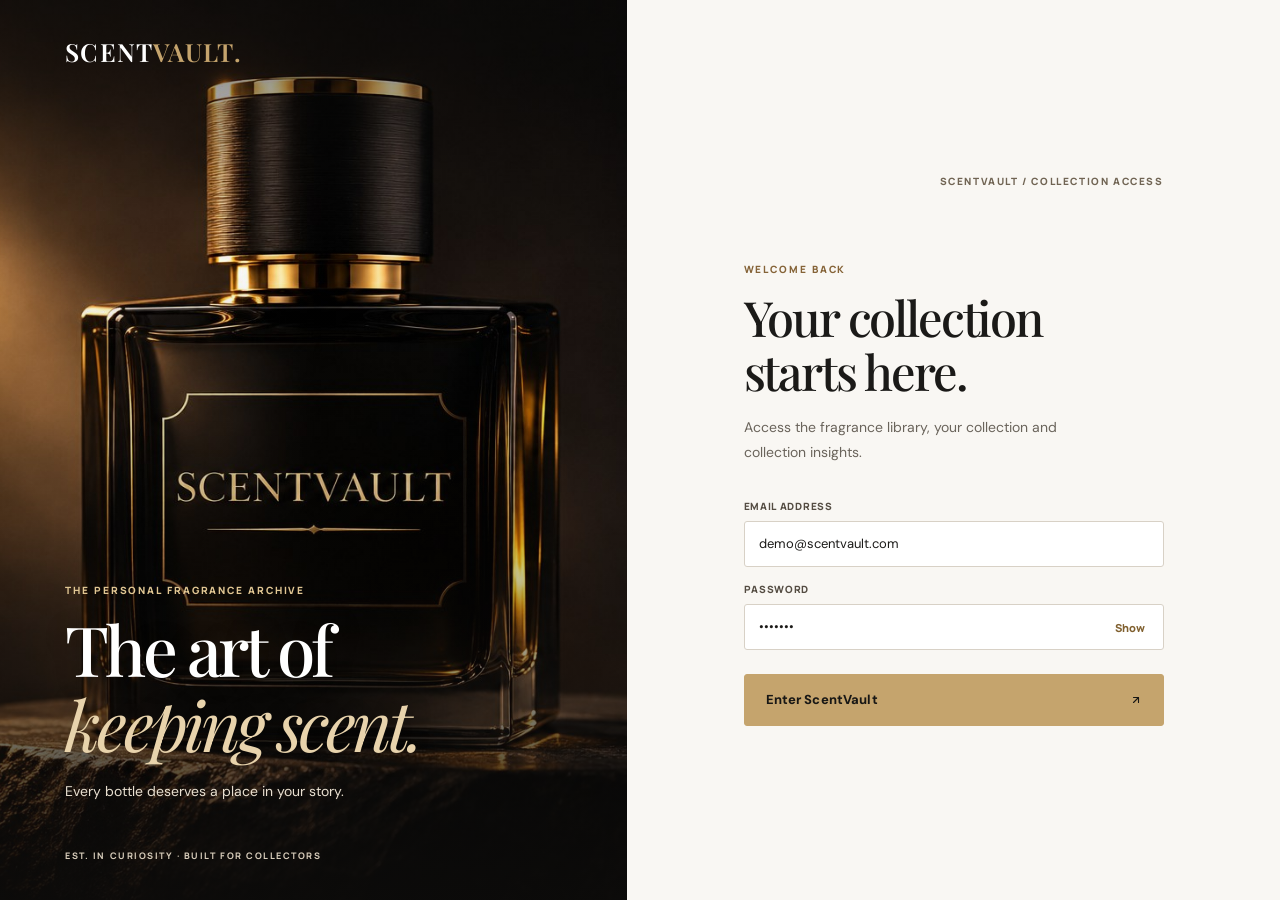
==== commit 97800b64: "Fix mobile arrow icons." ====
--- a/index.html
+++ b/index.html
@@ -12,7 +12,7 @@
   <link href="https://fonts.googleapis.com/css2?family=DM+Sans:wght@400;500;600;700&family=Manrope:wght@400;500;600;700;800&family=Playfair+Display:wght@400;500;600;700&display=swap" rel="stylesheet">
   <!-- Bootstrap 5: responsive grid, forms, spacing and accessibility utilities. -->
   <link href="css/vendor/bootstrap.min.css" rel="stylesheet">
-  <link href="css/style.css?v=2.0-refined" rel="stylesheet">
+  <link href="css/style.css?v=2.0-arrow-fix" rel="stylesheet">
 </head>
 <body class="login-body">
   <main class="login-layout">
@@ -37,10 +37,10 @@
         <form id="loginForm" novalidate autocomplete="off">
           <div class="mb-3"><label class="form-label" for="loginEmail">Email address</label><input class="form-control lux-input" type="email" id="loginEmail" value="demo@scentvault.com" autocomplete="off" required></div>
           <div class="mb-4"><label class="form-label" for="loginPassword">Password</label><div class="password-field"><input class="form-control lux-input" type="password" id="loginPassword" value="demo123" autocomplete="off" required><button id="togglePassword" class="show-password" type="button" aria-pressed="false">Show</button></div></div>
-          <button type="submit" class="btn btn-gold w-100 login-submit">Enter ScentVault <span aria-hidden="true">↗</span></button>
+          <button type="submit" class="btn btn-gold w-100 login-submit">Enter ScentVault <span class="sv-arrow" aria-hidden="true"></span></button>
         </form>
       </div>
     </section>
   </main>
-  <script src="js/auth.js?v=1.4"></script>
+  <script src="js/auth.js?v=2.0-arrow-fix"></script>
 </body></html>
--- a/css/style.css
+++ b/css/style.css
@@ -659,3 +659,27 @@
   .hero-lux::after {background:linear-gradient(0deg,rgba(17,16,15,.94) 0%,rgba(17,16,15,.83) 33%,rgba(17,16,15,.26) 75%,rgba(17,16,15,.08) 100%);}
 }
 @media(prefers-reduced-motion:reduce){.hero-lux .hero-photo,.hero-lux::after,.sidebar-signout {transition:none;transform:none;}}
+
+
+/* Mobile-safe action arrow: pure SVG mask, never an emoji glyph.
+   The same vector is rendered across iOS Safari, Android and desktop. */
+.sv-arrow {
+  display: inline-block;
+  width: .93em;
+  height: .93em;
+  min-width: .93em;
+  margin-left: .28em;
+  vertical-align: -.08em;
+  background-color: currentColor;
+  -webkit-mask: url("data:image/svg+xml,%3Csvg xmlns='http://www.w3.org/2000/svg' viewBox='0 0 24 24' fill='none' stroke='black' stroke-width='2.25' stroke-linecap='round' stroke-linejoin='round'%3E%3Cpath d='M7 17 17 7M7 7h10v10'/%3E%3C/svg%3E") center / contain no-repeat;
+  mask: url("data:image/svg+xml,%3Csvg xmlns='http://www.w3.org/2000/svg' viewBox='0 0 24 24' fill='none' stroke='black' stroke-width='2.25' stroke-linecap='round' stroke-linejoin='round'%3E%3Cpath d='M7 17 17 7M7 7h10v10'/%3E%3C/svg%3E") center / contain no-repeat;
+}
+/* Avoid inherited oversized spacing from generic gold button spans. */
+.btn-gold .sv-arrow { margin-left: .45em; }
+/* Icon is pinned at top-right on Scent Finder match cards. */
+.finder-matches b.sv-arrow {
+  width: 16px;
+  height: 16px;
+  min-width: 16px;
+  margin: 0;
+}
